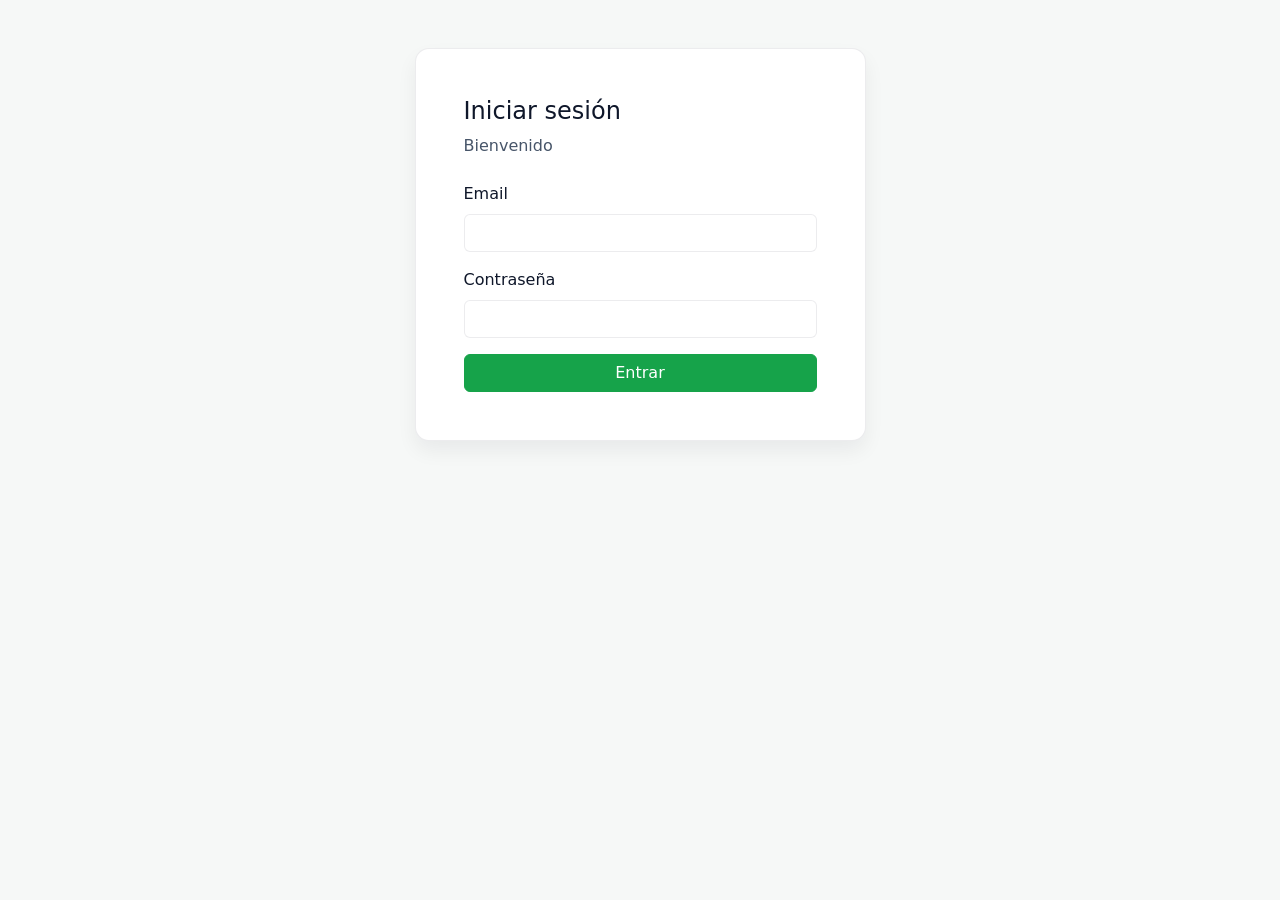
==== mockups/login/login.html @ 1a4d66f9 "Cambio de nombre en páginas, para asegurar un correcto despliegue de prueba" ====
<!doctype html>
<html lang="es">
  <head>
    <meta charset="UTF-8" />
    <meta name="viewport" content="width=device-width, initial-scale=1.0" />
    <title>Login (Mockup)</title>
    <link
      href="https://cdn.jsdelivr.net/npm/bootstrap@5.3.3/dist/css/bootstrap.min.css"
      rel="stylesheet"
      integrity="sha384-QWTKZyjpPEjISv5WaRU9OFeRpok6YctnYmDr5pNlyT2bRjXh0JMhjY6hW+ALEwIH"
      crossorigin="anonymous"
    />
    <link rel="stylesheet" href="./styles.css" />
  </head>
  <body>

    <main id="main-content" class="container py-4 py-md-5">
      <div class="row justify-content-center">
        <div class="col-12 col-sm-10 col-md-7 col-lg-5">
          <div class="surface shadow-soft p-4 p-md-5">
            <h1 class="h4 mb-2">Iniciar sesión</h1>
            <p class="text-muted mb-4">
              Bienvenido
            </p>

            <div
              id="login-error"
              class="alert alert-danger d-none"
              role="alert"
              aria-live="polite"
            ></div>

            <form id="login-form" class="vstack gap-3" novalidate>
              <div>
                <label for="email" class="form-label">Email</label>
                <input
                  id="email"
                  class="form-control"
                  type="email"
                  autocomplete="email"
                  required
                />
              </div>

              <div>
                <label for="password" class="form-label">Contraseña</label>
                <input
                  id="password"
                  class="form-control"
                  type="password"
                  autocomplete="current-password"
                  required
                />
              </div>

              <button id="login-submit" class="btn btn-primary w-100" type="submit">
                Entrar
              </button>
            </form>
          </div>
        </div>
      </div>
    </main>

    <script src="./script.js"></script>
  </body>
</html>
---- mockups/login/styles.css ----
:root {
  color-scheme: light dark;
  font-synthesis: none;
  text-rendering: optimizeLegibility;
  -webkit-font-smoothing: antialiased;
  -moz-osx-font-smoothing: grayscale;
}

:root {
  --ds-font-sans: system-ui, -apple-system, 'Segoe UI', Roboto, 'Helvetica Neue',
    Arial, 'Noto Sans', 'Liberation Sans', sans-serif;
  --ds-bg: #f6f8f7;
  --ds-surface: #ffffff;
  --ds-surface-2: #f1f5f3;
  --ds-text: #0f172a;
  --ds-muted: #475569;
  --ds-border: rgba(15, 23, 42, 0.08);
  --ds-shadow: 0 10px 20px rgba(15, 23, 42, 0.06);
  --ds-radius: 14px;

  --ds-primary: #16a34a;
  --ds-primary-600: #15803d;
  --ds-primary-contrast: #ffffff;
  --ds-success: #16a34a;
  --ds-warning: #f59e0b;
  --ds-danger: #ef4444;

  --ds-sidebar: #2f6b57;
  --ds-sidebar-2: #2a5f4e;
  --ds-sidebar-icon: rgba(255, 255, 255, 0.7);
  --ds-sidebar-icon-active: rgba(255, 255, 255, 0.95);

  --ds-focus: rgba(22, 163, 74, 0.35);
}

[data-theme='dark'] {
  --ds-bg: #0b1220;
  --ds-surface: #0f172a;
  --ds-surface-2: #111c33;
  --ds-text: #e2e8f0;
  --ds-muted: #94a3b8;
  --ds-border: rgba(226, 232, 240, 0.12);
  --ds-shadow: 0 12px 24px rgba(0, 0, 0, 0.4);

  --ds-sidebar: #174a3c;
  --ds-sidebar-2: #123d31;
  --ds-sidebar-icon: rgba(255, 255, 255, 0.75);
  --ds-sidebar-icon-active: rgba(255, 255, 255, 0.98);
}

html,
body {
  height: 100%;
}

body {
  margin: 0;
  font-family: var(--ds-font-sans);
  background: var(--ds-bg);
  color: var(--ds-text);
}

a {
  color: inherit;
}

.text-muted {
  color: var(--ds-muted) !important;
}

.shadow-soft {
  box-shadow: var(--ds-shadow);
}

.surface {
  background: var(--ds-surface);
  border: 1px solid var(--ds-border);
  border-radius: var(--ds-radius);
}

.focus-ring:focus-visible,
button:focus-visible,
a:focus-visible,
select:focus-visible,
input:focus-visible,
textarea:focus-visible {
  outline: 3px solid var(--ds-focus);
  outline-offset: 2px;
}

.btn-primary {
  --bs-btn-bg: var(--ds-primary);
  --bs-btn-border-color: var(--ds-primary);
  --bs-btn-hover-bg: var(--ds-primary-600);
  --bs-btn-hover-border-color: var(--ds-primary-600);
  --bs-btn-active-bg: var(--ds-primary-600);
  --bs-btn-active-border-color: var(--ds-primary-600);
}

.form-select,
.form-control {
  border-color: var(--ds-border);
  background-color: var(--ds-surface);
  color: var(--ds-text);
}

[data-theme='dark'] .form-select,
[data-theme='dark'] .form-control {
  background-color: var(--ds-surface-2);
}

[data-theme='dark'] .dropdown-menu,
[data-theme='dark'] .modal-content {
  background-color: var(--ds-surface);
  color: var(--ds-text);
}
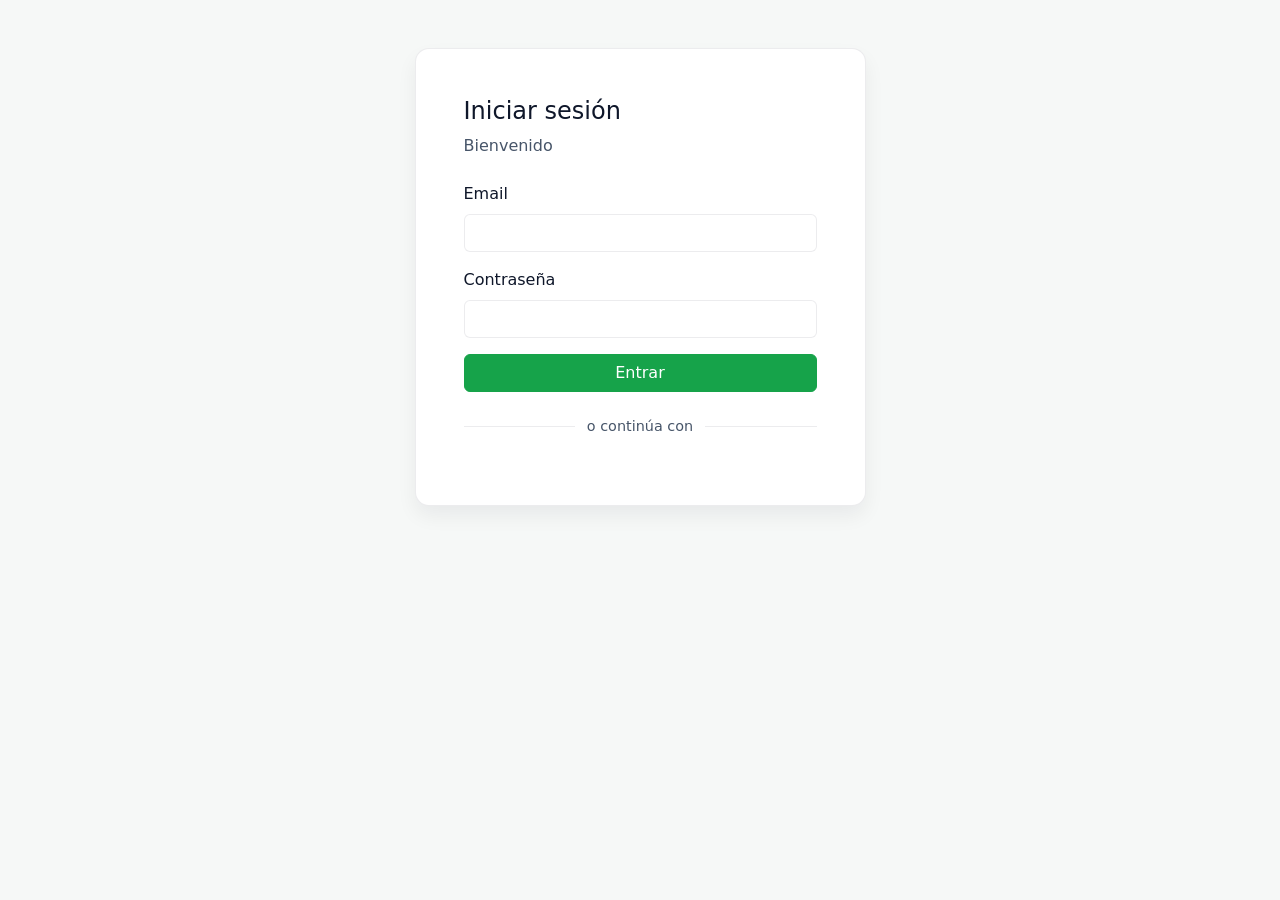
==== commit 96fe7566: "implementación de auth google" ====
--- a/mockups/login/login.html
+++ b/mockups/login/login.html
@@ -1,67 +1,80 @@
 <!doctype html>
 <html lang="es">
-  <head>
-    <meta charset="UTF-8" />
-    <meta name="viewport" content="width=device-width, initial-scale=1.0" />
-    <title>Login (Mockup)</title>
-    <link
-      href="https://cdn.jsdelivr.net/npm/bootstrap@5.3.3/dist/css/bootstrap.min.css"
-      rel="stylesheet"
-      integrity="sha384-QWTKZyjpPEjISv5WaRU9OFeRpok6YctnYmDr5pNlyT2bRjXh0JMhjY6hW+ALEwIH"
-      crossorigin="anonymous"
-    />
-    <link rel="stylesheet" href="./styles.css" />
-  </head>
-  <body>
 
-    <main id="main-content" class="container py-4 py-md-5">
-      <div class="row justify-content-center">
-        <div class="col-12 col-sm-10 col-md-7 col-lg-5">
-          <div class="surface shadow-soft p-4 p-md-5">
-            <h1 class="h4 mb-2">Iniciar sesión</h1>
-            <p class="text-muted mb-4">
-              Bienvenido
-            </p>
+<head>
+  <meta charset="UTF-8" />
+  <meta name="viewport" content="width=device-width, initial-scale=1.0" />
+  <title>Login (Mockup)</title>
+  <link href="https://cdn.jsdelivr.net/npm/bootstrap@5.3.3/dist/css/bootstrap.min.css" rel="stylesheet"
+    integrity="sha384-QWTKZyjpPEjISv5WaRU9OFeRpok6YctnYmDr5pNlyT2bRjXh0JMhjY6hW+ALEwIH" crossorigin="anonymous" />
+  <link rel="stylesheet" href="./styles.css" />
+</head>
 
-            <div
-              id="login-error"
-              class="alert alert-danger d-none"
-              role="alert"
-              aria-live="polite"
-            ></div>
+<body>
 
-            <form id="login-form" class="vstack gap-3" novalidate>
-              <div>
-                <label for="email" class="form-label">Email</label>
-                <input
-                  id="email"
-                  class="form-control"
-                  type="email"
-                  autocomplete="email"
-                  required
-                />
-              </div>
+  <main id="main-content" class="container py-4 py-md-5">
+    <div class="row justify-content-center">
+      <div class="col-12 col-sm-10 col-md-7 col-lg-5">
+        <div class="surface shadow-soft p-4 p-md-5">
+          <h1 class="h4 mb-2">Iniciar sesión</h1>
+          <p class="text-muted mb-4">
+            Bienvenido
+          </p>
 
-              <div>
-                <label for="password" class="form-label">Contraseña</label>
-                <input
-                  id="password"
-                  class="form-control"
-                  type="password"
-                  autocomplete="current-password"
-                  required
-                />
-              </div>
+          <div id="login-error" class="alert alert-danger d-none" role="alert" aria-live="polite"></div>
 
-              <button id="login-submit" class="btn btn-primary w-100" type="submit">
-                Entrar
-              </button>
-            </form>
+          <form id="login-form" class="vstack gap-3" novalidate>
+            <div>
+              <label for="email" class="form-label">Email</label>
+              <input id="email" class="form-control" type="email" autocomplete="email" required />
+            </div>
+
+            <div>
+              <label for="password" class="form-label">Contraseña</label>
+              <input id="password" class="form-control" type="password" autocomplete="current-password" required />
+            </div>
+
+            <button id="login-submit" class="btn btn-primary w-100" type="submit">
+              Entrar
+            </button>
+          </form>
+
+          <div class="auth-divider" aria-hidden="true">
+            <span>o continúa con</span>
           </div>
+
+          <section class="google-auth" aria-label="Inicio de sesión con Google">
+            <div id="g_id_onload" data-client_id="TU_CLIENT_ID_AQUI" data-callback="handleCredentialResponse"></div>
+
+            <div class="g_id_signin" data-type="standard" data-size="large" data-theme="outline" data-shape="pill"
+              data-logo_alignment="left" data-width="300"></div>
+          </section>
         </div>
       </div>
-    </main>
+    </div>
+  </main>
 
-    <script src="./script.js"></script>
-  </body>
-</html>
+  <script src="./script.js"></script>
+  <script src="https://accounts.google.com/gsi/client" async defer></script>
+  <script>
+    function handleCredentialResponse(response) {
+      const jwt = response.credential;
+
+      console.log("JWT:", jwt);
+
+      // Decodificar el token
+      const payload = JSON.parse(atob(jwt.split('.')[1]));
+
+      console.log("Usuario:", payload);
+
+      // Ejemplo:
+      document.body.innerHTML = `
+      <h2>Bienvenido ${payload.name}</h2>
+      <img src="${payload.picture}" width="100"/>
+      <p>${payload.email}</p>
+    `;
+    }
+  </script>
+</body>
+
+</html>
--- a/mockups/login/styles.css
+++ b/mockups/login/styles.css
@@ -114,3 +114,39 @@
   background-color: var(--ds-surface);
   color: var(--ds-text);
 }
+
+.auth-divider {
+  display: grid;
+  grid-template-columns: 1fr auto 1fr;
+  align-items: center;
+  gap: 0.75rem;
+  margin: 1.25rem 0 1rem;
+  color: var(--ds-muted);
+  font-size: 0.9rem;
+}
+
+.auth-divider::before,
+.auth-divider::after {
+  content: '';
+  height: 1px;
+  background-color: var(--ds-border);
+}
+
+.google-auth {
+  width: 100%;
+  display: flex;
+  justify-content: center;
+  padding-bottom: 0.25rem;
+}
+
+.google-auth .g_id_signin,
+.google-auth iframe {
+  width: 100% !important;
+  max-width: 320px;
+}
+
+@media (min-width: 576px) {
+  .auth-divider {
+    margin-top: 1.5rem;
+  }
+}
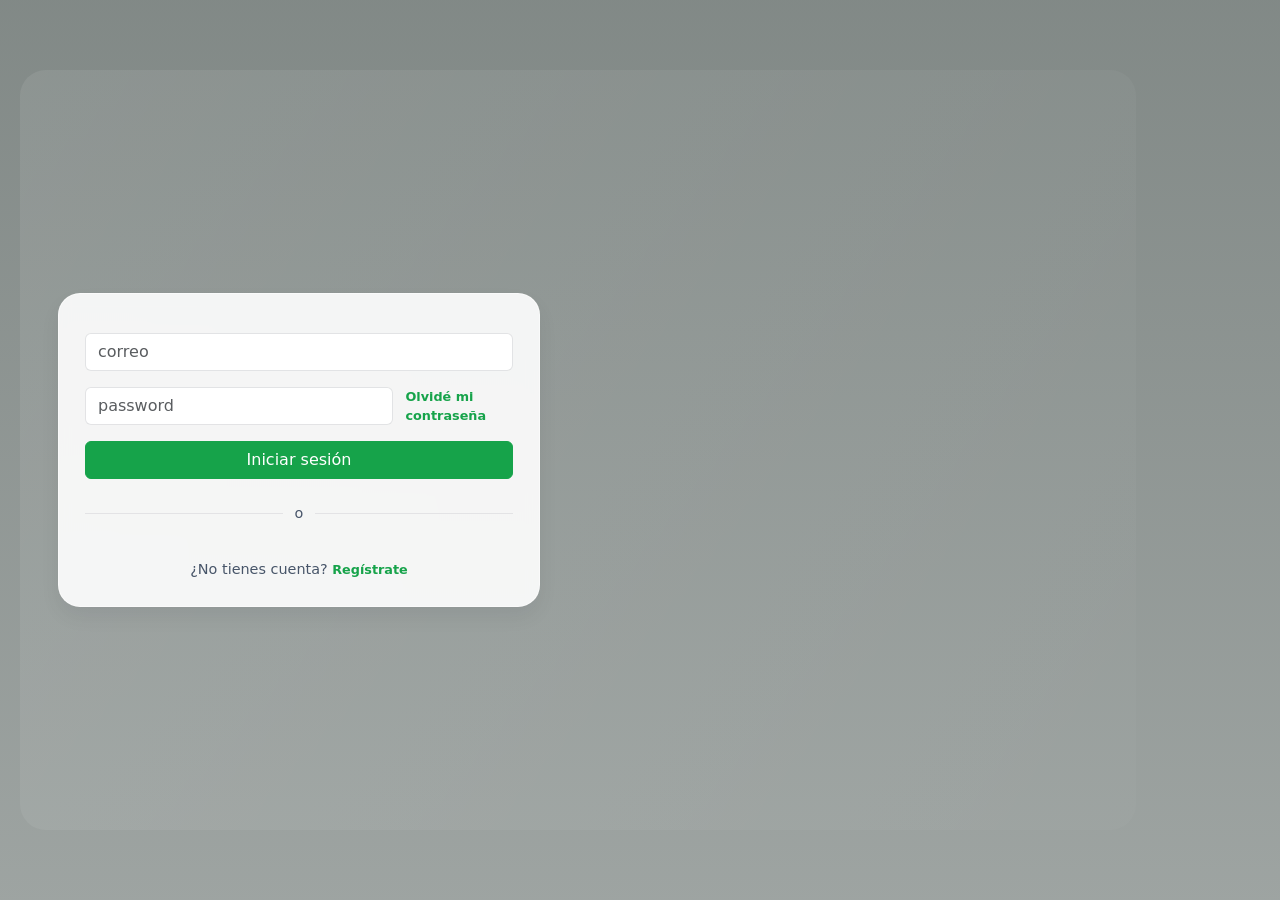
==== commit 2c689806: "fix: update Google API script source in login.html" ====
--- a/mockups/login/login.html
+++ b/mockups/login/login.html
@@ -11,70 +11,67 @@
 </head>
 
 <body>
+  
+  <main id="main-content" class="login-page">
+    
+    <section class="login-panel" aria-label="Acceso de usuario">
+      <div class="login-shell row g-0 align-items-stretch">
+        <div class="col-12 col-lg-6 panel-left">
 
-  <main id="main-content" class="container py-4 py-md-5">
-    <div class="row justify-content-center">
-      <div class="col-12 col-sm-10 col-md-7 col-lg-5">
-        <div class="surface shadow-soft p-4 p-md-5">
-          <h1 class="h4 mb-2">Iniciar sesión</h1>
-          <p class="text-muted mb-4">
-            Bienvenido
-          </p>
+          <article class="login-card surface shadow-soft">
 
-          <div id="login-error" class="alert alert-danger d-none" role="alert" aria-live="polite"></div>
+            <header class="login-header">
+            </header>
 
-          <form id="login-form" class="vstack gap-3" novalidate>
-            <div>
-              <label for="email" class="form-label">Email</label>
-              <input id="email" class="form-control" type="email" autocomplete="email" required />
+            <div id="login-error" class="alert alert-danger d-none" role="alert" aria-live="polite"></div>
+
+            <form id="login-form" class="vstack gap-3" novalidate>
+              <div>
+                <input id="email" class="form-control" type="email" autocomplete="email" placeholder="correo"
+                  required />
+              </div>
+
+              <div>
+                <div class="login-row-between">
+                  <input id="email" class="form-control" type="email" autocomplete="email" placeholder="password"
+                    required />
+                  <a class="login-link" href="#" aria-label="Recuperar contraseña">Olvidé mi contraseña</a>
+                </div>
+              </div>
+
+              <button id="login-submit" class="btn btn-primary w-100" type="submit">
+                Iniciar sesión
+              </button>
+            </form>
+
+            <div class="auth-divider" aria-hidden="true">
+              <span>o</span>
             </div>
 
-            <div>
-              <label for="password" class="form-label">Contraseña</label>
-              <input id="password" class="form-control" type="password" autocomplete="current-password" required />
-            </div>
+            <section class="google-auth" aria-label="Inicio de sesión con Google">
+              <div id="g_id_onload"
+                data-client_id="824239424492-jk5ajgg4i9e5uv8bgdld5u1mknht8jc0.apps.googleusercontent.com"
+                data-callback="handleCredentialResponse"></div>
 
-            <button id="login-submit" class="btn btn-primary w-100" type="submit">
-              Entrar
-            </button>
-          </form>
+              <div class="g_id_signin" data-type="standard" data-size="large" data-theme="outline" data-shape="pill"
+                data-logo_alignment="left" data-width="300"></div>
+            </section>
 
-          <div class="auth-divider" aria-hidden="true">
-            <span>o continúa con</span>
-          </div>
+            <p class="login-signup">
+              ¿No tienes cuenta?
+              <a class="login-link" href="#">Regístrate</a>
+            </p>
+          </article>
+        </div>
 
-          <section class="google-auth" aria-label="Inicio de sesión con Google">
-            <div id="g_id_onload" data-client_id="TU_CLIENT_ID_AQUI" data-callback="handleCredentialResponse"></div>
 
-            <div class="g_id_signin" data-type="standard" data-size="large" data-theme="outline" data-shape="pill"
-              data-logo_alignment="left" data-width="300"></div>
-          </section>
-        </div>
       </div>
-    </div>
+    </section>
   </main>
 
   <script src="./script.js"></script>
   <script src="https://accounts.google.com/gsi/client" async defer></script>
-  <script>
-    function handleCredentialResponse(response) {
-      const jwt = response.credential;
-
-      console.log("JWT:", jwt);
-
-      // Decodificar el token
-      const payload = JSON.parse(atob(jwt.split('.')[1]));
-
-      console.log("Usuario:", payload);
-
-      // Ejemplo:
-      document.body.innerHTML = `
-      <h2>Bienvenido ${payload.name}</h2>
-      <img src="${payload.picture}" width="100"/>
-      <p>${payload.email}</p>
-    `;
-    }
-  </script>
 </body>
 
-</html>+</html>
+
--- a/mockups/login/styles.css
+++ b/mockups/login/styles.css
@@ -58,6 +58,7 @@
   font-family: var(--ds-font-sans);
   background: var(--ds-bg);
   color: var(--ds-text);
+  overflow: hidden;
 }
 
 a {
@@ -150,3 +151,177 @@
     margin-top: 1.5rem;
   }
 }
+
+/* Login page (mobile-first) */
+.login-page {
+  min-height: 100dvh;
+  padding: clamp(0.75rem, 2.5vw, 1.25rem);
+  display: grid;
+  place-items: center start;
+  background-image:
+    linear-gradient(rgba(14, 27, 23, 0.5), rgba(14, 27, 23, 0.38)),
+    url('./image.png');
+  background-position: center;
+  background-size: cover;
+  background-repeat: no-repeat;
+}
+
+.login-card {
+  width: min(100%, 460px);
+  margin: 0;
+  padding: clamp(1rem, 2.2vw, 1.6rem);
+  border-radius: 22px;
+  border: 1px solid rgba(255, 255, 255, 0.48);
+  background: rgba(255, 255, 255, 0.9);
+  backdrop-filter: blur(6px);
+}
+
+.login-header {
+  margin-bottom: 0.85rem;
+}
+
+.login-brand {
+  margin: 0 0 0.45rem;
+  color: #1f5c3f;
+  font-size: 0.8rem;
+  font-weight: 700;
+  text-transform: uppercase;
+  letter-spacing: 0.08em;
+}
+
+.login-title {
+  margin: 0;
+  font-size: clamp(1.55rem, 4.8vw, 2rem);
+  font-weight: 700;
+  line-height: 1.1;
+}
+
+.login-subtitle {
+  margin: 0.4rem 0 0;
+  font-size: 0.92rem;
+}
+
+.login-row-between {
+  display: flex;
+  align-items: center;
+  justify-content: space-between;
+  gap: 0.75rem;
+}
+
+.login-link {
+  color: var(--ds-primary);
+  font-size: 0.8rem;
+  font-weight: 600;
+  text-decoration: none;
+}
+
+.login-link:hover {
+  text-decoration: underline;
+}
+
+.login-remember {
+  display: inline-flex;
+  align-items: center;
+  gap: 0.45rem;
+  font-size: 0.82rem;
+  color: var(--ds-muted);
+}
+
+.login-signup {
+  margin: 0.9rem 0 0;
+  text-align: center;
+  color: var(--ds-muted);
+  font-size: 0.9rem;
+}
+
+.login-panel {
+  width: min(90%, 1220px);
+  min-height: min(96dvh, 760px);
+  margin-right: auto;
+  border-radius: 26px;
+  padding: 0;
+  display: block;
+  background: linear-gradient(115deg, rgba(255, 255, 255, 0.08), rgba(255, 255, 255, 0.02));
+  /* border: 1px solid rgba(255, 255, 255, 0.2); */
+}
+
+.login-shell {
+  width: 100%;
+  min-height: min(96dvh, 760px);
+}
+
+.panel-left,
+.panel-right {
+  padding: clamp(0.9rem, 2.2vw, 2rem);
+}
+
+.panel-right {
+  order: 1;
+}
+
+.panel-left {
+  order: 2;
+}
+
+.panel-left {
+  display: flex;
+  align-items: center;
+  justify-content: center;
+}
+
+.panel-right {
+  display: flex;
+  align-items: center;
+  justify-content: center;
+}
+
+.program-hero {
+  width: 100%;
+  max-width: 420px;
+  text-align: center;
+  color: #f4fff7;
+}
+
+.program-kicker {
+  margin: 0;
+  text-transform: uppercase;
+  letter-spacing: 0.1em;
+  font-size: 0.78rem;
+  opacity: 0.95;
+}
+
+.program-title {
+  margin: 0.4rem 0 0;
+  font-size: clamp(2rem, 7.8vw, 4.8rem);
+  line-height: 1;
+  font-weight: 800;
+  color: #ffffff;
+  text-shadow:
+    0 8px 20px rgba(0, 0, 0, 0.35),
+    0 2px 0 rgba(21, 56, 40, 0.35);
+}
+
+@media (min-width: 768px) {
+  .login-card {
+    width: min(100%, 500px);
+  }
+
+  .program-hero {
+    text-align: left;
+  }
+}
+
+@media (min-width: 992px) {
+  .panel-left {
+    order: 1;
+  }
+
+  .panel-right {
+    order: 2;
+  }
+
+  .panel-left,
+  .panel-right {
+    padding: clamp(1.2rem, 3vw, 2.75rem);
+  }
+}
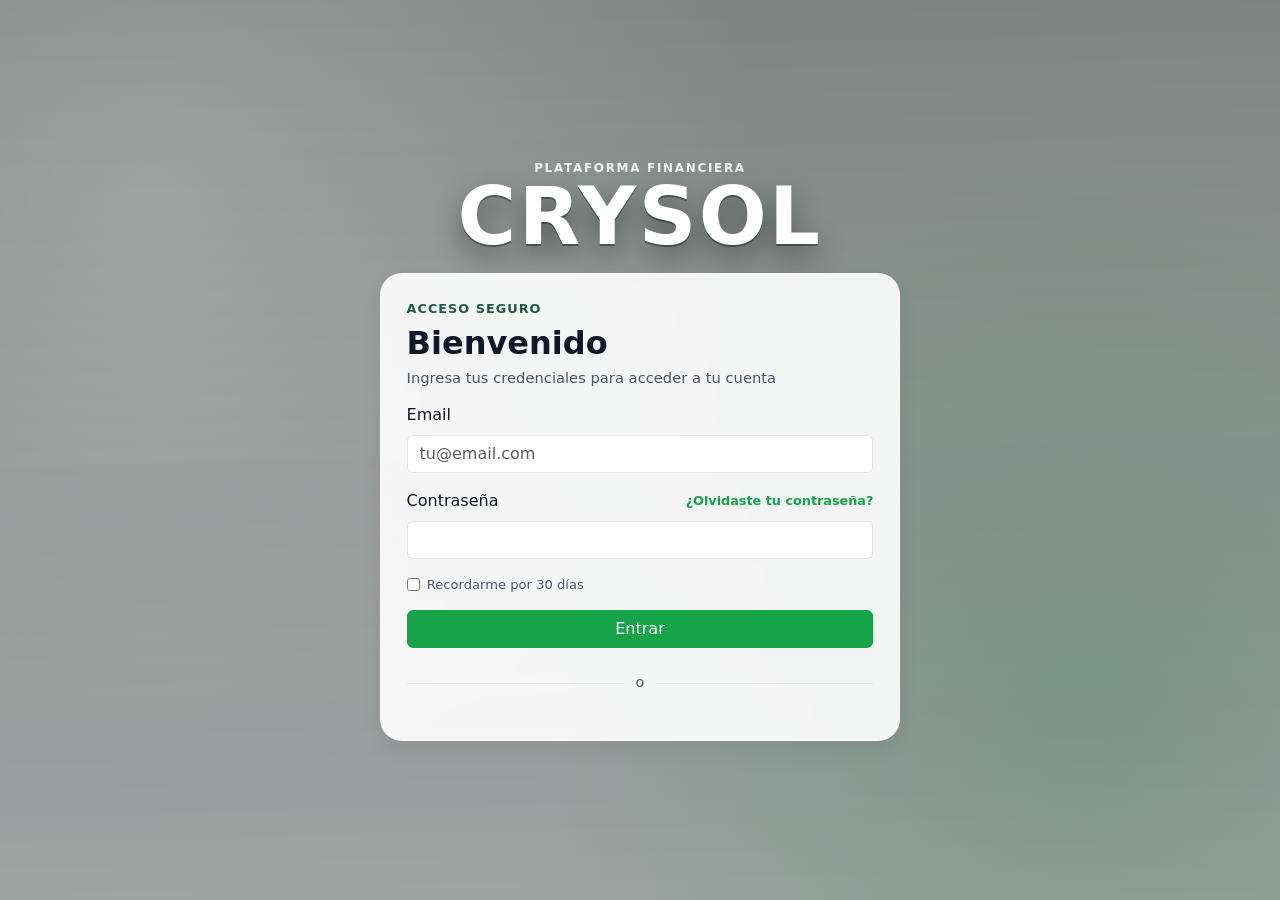
==== commit acb8e840: "feat: mejoramiento de login, modificacion de readme" ====
--- a/mockups/login/login.html
+++ b/mockups/login/login.html
@@ -11,61 +11,67 @@
 </head>
 
 <body>
-  
   <main id="main-content" class="login-page">
-    
-    <section class="login-panel" aria-label="Acceso de usuario">
-      <div class="login-shell row g-0 align-items-stretch">
-        <div class="col-12 col-lg-6 panel-left">
+    <section class="login-shell" aria-label="Acceso de usuario">
+      <div class="login-stage">
+        <header class="hero-header" aria-label="Marca">
+          <p class="hero-kicker">Plataforma financiera</p>
+          <h1 class="hero-title">CRYSOL</h1>
+        </header>
 
-          <article class="login-card surface shadow-soft">
+        <article class="login-card surface shadow-soft">
+          <header class="login-header">
+            <p class="login-brand">Acceso seguro</p>
+            <h2 class="login-title">Bienvenido</h2>
+            <p class="text-muted login-subtitle">Ingresa tus credenciales para acceder a tu cuenta</p>
+          </header>
 
-            <header class="login-header">
-            </header>
+        <div id="login-error" class="alert alert-danger d-none" role="alert" aria-live="polite"></div>
 
-            <div id="login-error" class="alert alert-danger d-none" role="alert" aria-live="polite"></div>
+        <form id="login-form" class="vstack gap-3" novalidate>
+          <div>
+            <label for="email" class="form-label">Email</label>
+            <input id="email" class="form-control" type="email" autocomplete="email" placeholder="tu@email.com" required />
+          </div>
 
-            <form id="login-form" class="vstack gap-3" novalidate>
-              <div>
-                <input id="email" class="form-control" type="email" autocomplete="email" placeholder="correo"
-                  required />
-              </div>
+          <div>
+            <div class="login-row-between">
+              <label for="password" class="form-label mb-0">Contraseña</label>
+              <a class="login-link" href="#" aria-label="Recuperar contraseña">¿Olvidaste tu contraseña?</a>
+            </div>
+            <input id="password" class="form-control mt-2" type="password" autocomplete="current-password" required />
+          </div>
 
-              <div>
-                <div class="login-row-between">
-                  <input id="email" class="form-control" type="email" autocomplete="email" placeholder="password"
-                    required />
-                  <a class="login-link" href="#" aria-label="Recuperar contraseña">Olvidé mi contraseña</a>
-                </div>
-              </div>
+          <label class="login-remember">
+            <input type="checkbox" />
+            <span>Recordarme por 30 días</span>
+          </label>
 
-              <button id="login-submit" class="btn btn-primary w-100" type="submit">
-                Iniciar sesión
-              </button>
-            </form>
+          <button id="login-submit" class="btn btn-primary w-100" type="submit">
+            Entrar
+          </button>
+        </form>
 
-            <div class="auth-divider" aria-hidden="true">
-              <span>o</span>
-            </div>
-
-            <section class="google-auth" aria-label="Inicio de sesión con Google">
-              <div id="g_id_onload"
-                data-client_id="824239424492-jk5ajgg4i9e5uv8bgdld5u1mknht8jc0.apps.googleusercontent.com"
-                data-callback="handleCredentialResponse"></div>
-
-              <div class="g_id_signin" data-type="standard" data-size="large" data-theme="outline" data-shape="pill"
-                data-logo_alignment="left" data-width="300"></div>
-            </section>
-
-            <p class="login-signup">
-              ¿No tienes cuenta?
-              <a class="login-link" href="#">Regístrate</a>
-            </p>
-          </article>
+        <div class="auth-divider" aria-hidden="true">
+          <span>o</span>
         </div>
 
+          <section class="google-auth" aria-label="Inicio de sesión con Google">
+            <div id="g_id_onload" data-client_id="824239424492-jk5ajgg4i9e5uv8bgdld5u1mknht8jc0.apps.googleusercontent.com" data-callback="handleCredentialResponse"></div>
 
+            <div class="g_id_signin" data-type="standard" data-size="large" data-theme="outline" data-shape="pill"
+              data-logo_alignment="left" data-width="300"></div>
+          </section>
+        </article>
       </div>
+
+      <!-- <aside class="login-visual surface shadow-soft" aria-hidden="true">
+        <img
+          src="./image.png"
+          alt=""
+          loading="lazy"
+        />
+      </aside> -->
     </section>
   </main>
 
@@ -73,5 +79,4 @@
   <script src="https://accounts.google.com/gsi/client" async defer></script>
 </body>
 
-</html>
-
+</html>
--- a/mockups/login/styles.css
+++ b/mockups/login/styles.css
@@ -5,6 +5,7 @@
   -webkit-font-smoothing: antialiased;
   -moz-osx-font-smoothing: grayscale;
 }
+
 
 :root {
   --ds-font-sans: system-ui, -apple-system, 'Segoe UI', Roboto, 'Helvetica Neue',
@@ -157,23 +158,83 @@
   min-height: 100dvh;
   padding: clamp(0.75rem, 2.5vw, 1.25rem);
   display: grid;
-  place-items: center start;
+  place-items: center;
+  position: relative;
+  isolation: isolate;
+  overflow: hidden;
+}
+
+.login-page::before {
+  content: '';
+  position: absolute;
+  inset: -6%;
+  z-index: -2;
   background-image:
-    linear-gradient(rgba(14, 27, 23, 0.5), rgba(14, 27, 23, 0.38)),
+    linear-gradient(rgba(14, 27, 23, 0.52), rgba(14, 27, 23, 0.35)),
     url('./image.png');
   background-position: center;
   background-size: cover;
   background-repeat: no-repeat;
+  transform: scale(1.14) skewX(-4deg) rotate(-1.4deg);
+  filter: blur(2px) saturate(1.08) contrast(1.06);
+}
+
+.login-page::after {
+  content: '';
+  position: absolute;
+  inset: 0;
+  z-index: -1;
+  background:
+    radial-gradient(circle at 12% 22%, rgba(255, 255, 255, 0.2), transparent 46%),
+    radial-gradient(circle at 85% 78%, rgba(45, 120, 80, 0.26), transparent 42%);
+}
+
+.login-page > * {
+  position: relative;
+  z-index: 1;
 }
 
 .login-card {
-  width: min(100%, 460px);
+  width: 100%;
   margin: 0;
   padding: clamp(1rem, 2.2vw, 1.6rem);
   border-radius: 22px;
   border: 1px solid rgba(255, 255, 255, 0.48);
   background: rgba(255, 255, 255, 0.9);
   backdrop-filter: blur(6px);
+}
+
+.login-stage {
+  width: min(100%, 520px);
+  margin: 0 auto;
+  display: grid;
+  gap: clamp(0.8rem, 2vw, 1.2rem);
+}
+
+.hero-header {
+  text-align: center;
+  color: #f4fff7;
+}
+
+.hero-kicker {
+  margin: 0;
+  text-transform: uppercase;
+  letter-spacing: 0.14em;
+  font-size: 0.75rem;
+  font-weight: 700;
+  opacity: 0.9;
+}
+
+.hero-title {
+  margin: 0.15rem 0 0;
+  font-size: clamp(2.4rem, 11vw, 5rem);
+  line-height: 0.92;
+  font-weight: 900;
+  letter-spacing: 0.03em;
+  color: #ffffff;
+  text-shadow:
+    0 12px 28px rgba(0, 0, 0, 0.42),
+    0 2px 0 rgba(21, 56, 40, 0.5);
 }
 
 .login-header {
@@ -303,7 +364,7 @@
 
 @media (min-width: 768px) {
   .login-card {
-    width: min(100%, 500px);
+    width: 100%;
   }
 
   .program-hero {
@@ -324,4 +385,75 @@
   .panel-right {
     padding: clamp(1.2rem, 3vw, 2.75rem);
   }
-}+}
+
+/* Responsive shell for login copy */
+.login-shell {
+  display: grid;
+  grid-template-columns: 1fr;
+  align-items: center;
+  justify-items: center;
+  gap: 1.5rem;
+  width: min(100%, 1200px);
+  margin: 0 auto;
+  padding: clamp(0.75rem, 2vw, 1.5rem);
+}
+
+.login-visual {
+  display: none;
+}
+
+.login-visual img {
+  width: 100%;
+  height: 100%;
+  object-fit: cover;
+  border-radius: 22px;
+}
+
+@media (min-width: 992px) {
+  .login-shell {
+    grid-template-columns: 1fr;
+    width: min(100%, 640px);
+  }
+}
+
+@media (min-width: 2560px) {
+  .login-page {
+    padding: clamp(1.5rem, 2vw, 3rem);
+  }
+
+  .login-shell {
+    width: min(100%, 860px);
+    gap: 2.25rem;
+  }
+
+  .hero-kicker {
+    font-size: 0.95rem;
+    letter-spacing: 0.16em;
+  }
+
+  .hero-title {
+    font-size: clamp(4.5rem, 6vw, 7rem);
+  }
+
+  .login-card {
+    padding: clamp(1.6rem, 1.7vw, 2.4rem);
+    border-radius: 26px;
+  }
+
+  .login-title {
+    font-size: clamp(2rem, 2.2vw, 2.7rem);
+  }
+
+  .login-subtitle,
+  .form-label,
+  .login-remember,
+  .login-link {
+    font-size: 1rem;
+  }
+
+  .form-control,
+  .btn {
+    min-height: 3rem;
+  }
+}
